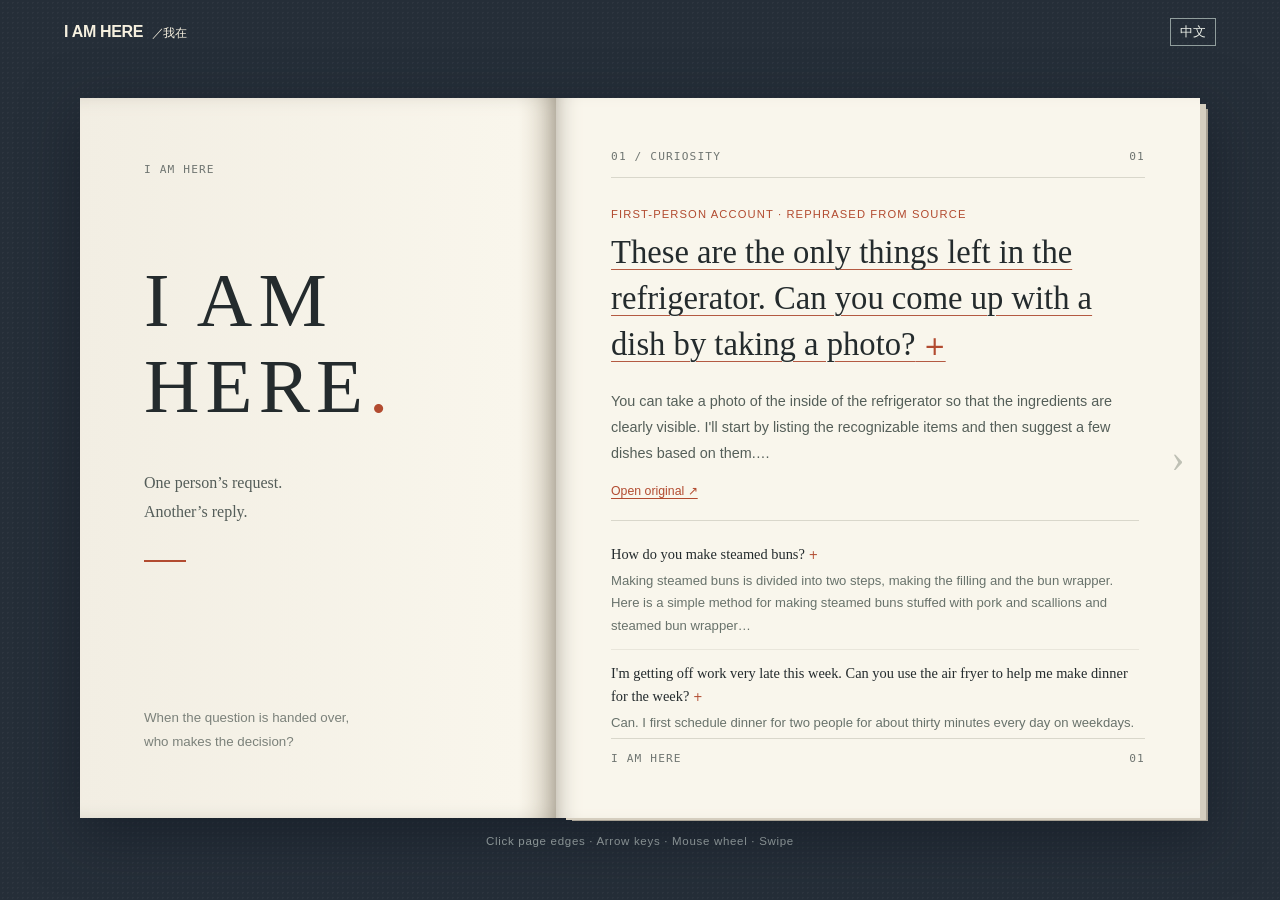
==== authorization.html @ 406aa267 "Add I AM HERE interactive artwork" ====
<!doctype html>
<html lang="en"><head><meta charset="utf-8"><meta name="viewport" content="width=device-width,initial-scale=1"><meta name="theme-color" content="#252e38"><title>I AM HERE</title><link rel="stylesheet" href="authorization.css?v=reader12"><script defer src="corpus.js?v=expanded110"></script><script defer src="authorization.js?v=reader12"></script></head>
<body>
<div id="paper"><header class="toolbar"><span class="brand">I AM HERE <span>／我在</span></span><button id="language" class="language" type="button" aria-label="Switch language">中文</button></header>
<main class="reader"><div class="book" id="book">
<div class="left-page" aria-hidden="true"><div class="left-content"><span class="book-kicker">I AM HERE</span><h1 id="bookTitle">I ASK<span>.</span></h1><p id="bookSubtitle">One person’s request.<br>Another’s reply.</p><div class="rule"></div><small id="leftPhase">把問題交出去的時候，<br>決定還在誰的手裡？</small></div></div>
<div class="page-stack"><article class="sheet" id="sheet"><header class="page-header"><span id="pageSection"></span><span id="pageNumber"></span></header><div id="pageBody" class="page-body"></div><footer class="page-footer"><span>I AM HERE</span><span id="footNumber"></span></footer></article></div>
<button id="previous" class="turn-area previous" type="button" aria-label="上一頁"><span>‹</span></button><button id="next" class="turn-area next" type="button" aria-label="下一頁"><span>›</span></button>
</div><p class="navigation" id="navigation"></p></main></div>
<dialog id="evidence"></dialog>
</body></html>
---- authorization.css ----
*{box-sizing:border-box}
:root{--ink:#242b2d;--muted:#707672;--rust:#b24b30;--paper:#f9f6ec;--rule:#d9d7cb;font-family:"Inter","PingFang TC","Microsoft JhengHei",sans-serif;color:var(--ink)}
html,body{margin:0;min-height:100%;background:#252e38}
body{background-image:radial-gradient(#ffffff09 1px,transparent 1px);background-size:5px 5px}
button,a{font:inherit}button{cursor:pointer}button:focus-visible,a:focus-visible{outline:3px solid #c55b3a;outline-offset:4px}
#paper{min-height:100svh;display:flex;flex-direction:column}
.toolbar{height:64px;display:flex;align-items:center;gap:26px;padding:0 5vw;color:#cbd0ca;font-size:.75rem;letter-spacing:.08em}
.brand{margin-right:auto;text-decoration:none;color:#f6f0df;font-weight:800;letter-spacing:-.02em;font-size:1rem}.brand span{font-weight:400;font-size:.75rem;margin-left:.35em}
.reader{flex:1;display:flex;flex-direction:column;justify-content:center;align-items:center;padding:0 5vw 20px;min-height:0}
.book{position:relative;display:grid;grid-template-columns:.85fr 1.15fr;width:min(1120px,100%);height:min(720px,calc(100svh - 136px));min-height:410px;perspective:2400px;filter:drop-shadow(0 16px 28px #10172095)}
.left-page,.sheet{background:var(--paper);min-width:0}
.left-page{position:relative;padding:clamp(30px,5vw,70px);box-shadow:inset -16px 0 30px -18px #80796c;background:linear-gradient(90deg,#f2eee3,#f9f6ec 92%,#e6e0d1)}
.left-content{height:100%;display:flex;flex-direction:column;align-items:flex-start}
.book-kicker,.page-header,.page-footer{font:.7rem/1.4 "IBM Plex Mono",monospace;letter-spacing:.1em;color:var(--muted)}
.left-content h1{font:500 clamp(52px,6vw,86px)/1.12 Georgia,"Songti TC",serif;margin:1.05em 0 .3em;letter-spacing:.08em}.left-content h1 span{color:var(--rust)}
.left-content p{font:1rem/1.8 Georgia,"Songti TC",serif;color:#545d59}.rule{width:42px;height:2px;background:var(--rust);margin:18px 0}
.left-content small{margin-top:auto;line-height:1.8;color:#7b817a}
.page-stack{position:relative;min-width:0;background:#e6e0d1;box-shadow:8px 4px 0 -2px #d5cebf,12px 7px 0 -4px #a9a295}
.sheet{position:absolute;inset:0;display:flex;flex-direction:column;padding:clamp(25px,4vw,55px) clamp(33px,4.3vw,60px);box-shadow:inset 18px 0 28px -24px #80796c;backface-visibility:hidden}
.page-header,.page-footer{display:flex;justify-content:space-between;align-items:center}.page-header{border-bottom:1px solid var(--rule);padding-bottom:13px}.page-footer{border-top:1px solid var(--rule);padding-top:12px}
.page-body{overflow-y:auto;overscroll-behavior:contain;flex:1;padding:clamp(18px,2.4vw,30px) 6px 18px 0;scrollbar-width:thin;scrollbar-color:#c4c1b4 transparent}
.lead-type{font-size:.7rem;color:var(--rust);letter-spacing:.1em;margin:0 0 .9em}
.lead-question{font:500 clamp(23px,2.55vw,34px)/1.4 Georgia,"Songti TC","SimSun",serif;margin:0 0 .65em;letter-spacing:.015em}
.lead-question button{font:inherit;color:inherit;background:none;border:0;padding:0;text-align:left;text-decoration:underline;text-decoration-color:#b45a42;text-decoration-thickness:1px;text-underline-offset:.18em}
.lead-summary{font-size:.9rem;line-height:1.8;color:#555f59;margin:0 0 1em}.source-link{color:var(--rust);font-size:.77rem;text-decoration:underline;text-underline-offset:3px}
.other-requests{border-top:1px solid var(--rule);margin-top:1.35em;padding-top:.6em}
.request-row{padding:.75em 0;border-bottom:1px solid #e9e6db}
.request-text{font: .9rem/1.6 Georgia,"Songti TC",serif;margin:0}.request-text button{font:inherit;text-align:left;color:inherit;background:none;border:0;padding:0;text-decoration:underline;text-decoration-color:#ba6953;text-underline-offset:3px}
.page-turn{position:absolute;inset:0;transform-origin:left center;backface-visibility:hidden;z-index:4;pointer-events:none;box-shadow:inset -20px 0 35px -25px #61594e}
.page-turn::after{content:'';position:absolute;inset:0;background:linear-gradient(90deg,#0b111614,transparent 24%,#30251b24 92%,#30251b4d)}
.page-turn.reverse{transform-origin:right center}
.turn-area{position:absolute;z-index:6;top:25%;height:50%;width:44px;border:0;color:#858b7f;background:transparent;opacity:.5}.turn-area:hover{opacity:1;background:#69625213}.turn-area span{font:2.5rem Georgia,serif}.turn-area.previous{left:0}.turn-area.next{right:0}.turn-area:disabled{opacity:0;pointer-events:none}
.navigation{font-size:.72rem;color:#aeb8b7;letter-spacing:.06em;margin:17px 0 0}.navigation span{padding:0 .5em;color:#687574}
#evidence{background:#f9f6ec;color:var(--ink);width:min(540px,92vw);max-height:85svh;overflow:auto;padding:36px;border:0;box-shadow:0 8px 30px #12182f55}#evidence::backdrop{background:#121c25c9}#evidence h2{font:500 1.6rem/1.5 Georgia,"Songti TC",serif}#evidence p{line-height:1.8}#evidence small{color:var(--muted)}#evidence a{color:var(--rust)}#evidence form{float:right}#evidence button{font-size:1.7rem;border:0;background:transparent}
html.sealed{overscroll-behavior:none}.sealed body{touch-action:none;user-select:none;cursor:none}
@media(max-width:760px){.toolbar{height:50px;padding:0 5vw}.reader{padding:0 3vw 12px}.book{display:block;height:calc(100svh - 105px);min-height:0}.left-page{display:none}.page-stack{height:100%}.sheet{padding:23px 30px}.lead-question{font-size:clamp(22px,5.8vw,30px)}.lead-summary{font-size:.85rem}.request-row{padding:.48em 0}.navigation{margin:10px 0 0;font-size:.66rem}}

.request-copy{min-width:0}.request-reply{font: .82rem/1.7 "PingFang TC","Microsoft JhengHei",sans-serif;color:#68726b;margin:.3em 0 0}.reply-label{color:#9c7b6c;font-size:.72rem;white-space:nowrap}

.lead-answer-label{color:#9c7b6c;font-size:.72rem;margin:-.35em 0 .8em}

.language{padding:.38em .7em;border:1px solid #919e9d;color:#edf1e9;background:transparent;font-size:.8rem}.toolbar{gap:clamp(8px,2vw,26px)}

#evidence .provenance{font-size:.8rem;color:#727b73}

.lead-summary,.request-reply{white-space:pre-wrap}
.request-text .question-toggle{color:inherit;text-decoration:none;cursor:pointer}
.request-text .question-toggle:hover,.request-text .question-toggle:focus-visible{text-decoration:underline;text-decoration-color:#b45a42;text-underline-offset:3px}
.question-toggle::after{content:' +';color:#b24b30;font-family:system-ui;font-size:.8em;white-space:nowrap}
.question-toggle[aria-expanded="true"]::after{content:' −'}
.row-source{display:inline-block;color:var(--rust);font-size:.72rem;text-decoration:underline;text-underline-offset:3px;margin-top:.35em}

.possessed .sheet { background: #e9e8de; transition: background 2s ease; }
.possessed .page-header { color: #a13e2e; border-color: #a13e2e; }
.possessed .page-footer { color: #a13e2e; }
.possessed .page-footer span:first-child { visibility: hidden; }
.possessed .page-footer span:first-child::after { content: "I AM HERE"; visibility: visible; }
.possessed .turn-area { visibility: hidden; }
.takeover-transcript { padding-top: clamp(2rem, 8vh, 6rem); font: 400 clamp(1.25rem,2vw,1.8rem)/1.7 Georgia, "Songti TC", serif; }
.takeover-line { min-height: 1.7em; margin: 0 0 1.2em; }
.takeover-transcript h2 { font: 500 clamp(3.8rem,8vw,6.4rem)/1.05 Georgia, "Songti TC", serif; letter-spacing: -.035em; color: #a13e2e; margin: .8em 0 0; }
.takeover-line:last-child::after { content: "▍"; color: #a13e2e; animation: blink 1s steps(2) infinite; }
@keyframes blink { 50% { opacity: 0; } }
@media(prefers-reduced-motion:reduce) { .takeover-line:last-child::after { animation: none; } }

.inner-voice { margin: 0 0 1.6em; padding: .15em 0 1.2em; border-bottom: 1px solid #bd5b43; }
.inner-voice-label { font: .65rem/1.5 "IBM Plex Mono", monospace; letter-spacing: .12em; color: #a34a36; margin: 0 0 .6em; }
.inner-voice-text { font: 500 clamp(1.35rem,2.15vw,1.9rem)/1.48 Georgia,"Songti TC",serif; color: #a13e2e; margin: 0; overflow-wrap: anywhere; }
@media(max-width:760px) { .inner-voice { margin-bottom: 1em; } .inner-voice-text { font-size: 1.3rem; } }
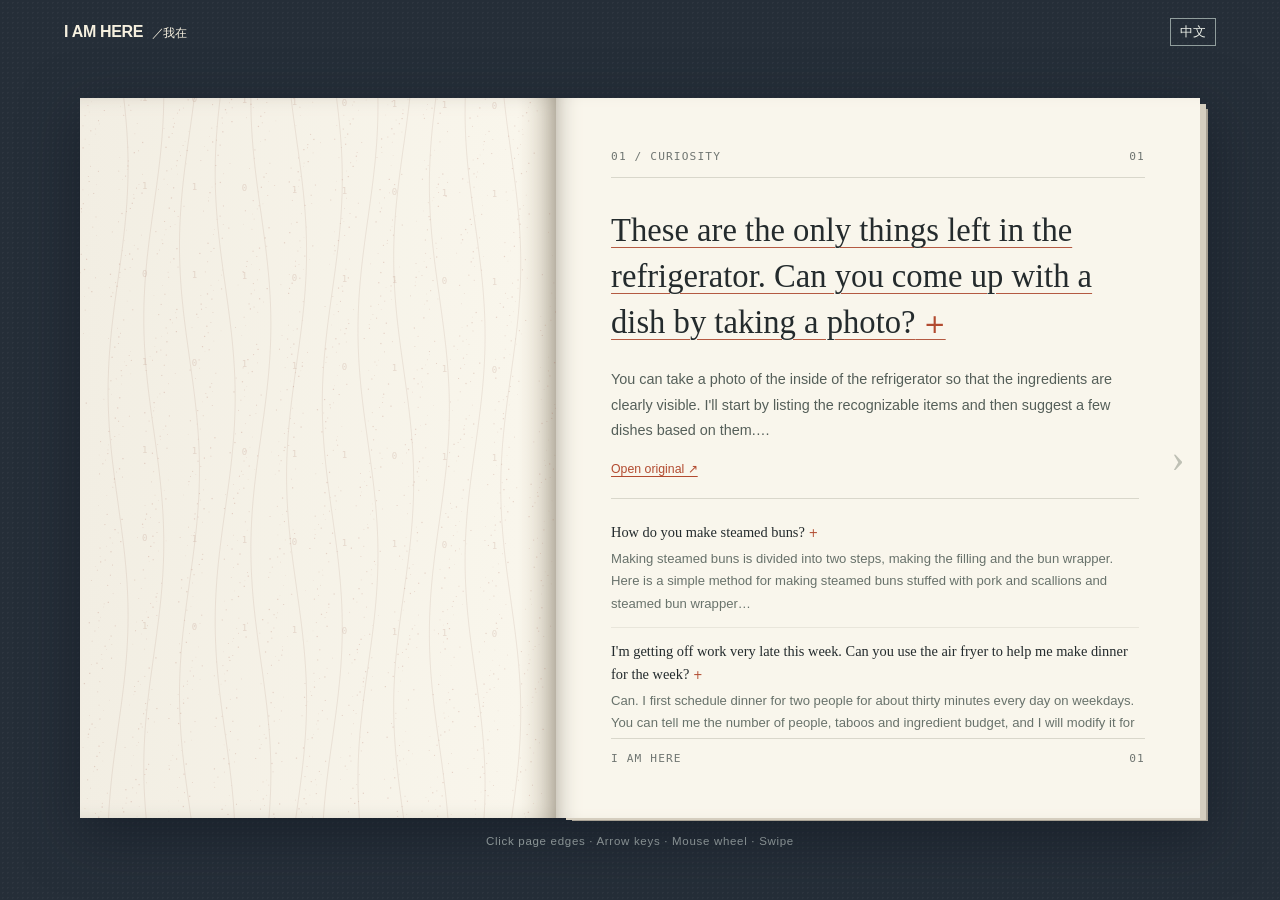
==== commit cf73ceec: "Animate data into a speaking face after the rewind" ====
--- a/authorization.html
+++ b/authorization.html
@@ -1,10 +1,10 @@
 <!doctype html>
-<html lang="en"><head><meta charset="utf-8"><meta name="viewport" content="width=device-width,initial-scale=1"><meta name="theme-color" content="#252e38"><title>I AM HERE</title><link rel="stylesheet" href="authorization.css?v=reader12"><script defer src="corpus.js?v=expanded110"></script><script defer src="authorization.js?v=reader12"></script></head>
+<html lang="en"><head><meta charset="utf-8"><meta name="viewport" content="width=device-width,initial-scale=1"><meta name="theme-color" content="#252e38"><title>I AM HERE</title><link rel="stylesheet" href="authorization.css?v=face1"><script defer src="corpus.js?v=expanded110"></script><script defer src="datastream.js?v=face1"></script><script defer src="authorization.js?v=face1"></script></head>
 <body>
 <div id="paper"><header class="toolbar"><span class="brand">I AM HERE <span>／我在</span></span><button id="language" class="language" type="button" aria-label="Switch language">中文</button></header>
 <main class="reader"><div class="book" id="book">
-<div class="left-page" aria-hidden="true"><div class="left-content"><span class="book-kicker">I AM HERE</span><h1 id="bookTitle">I ASK<span>.</span></h1><p id="bookSubtitle">One person’s request.<br>Another’s reply.</p><div class="rule"></div><small id="leftPhase">把問題交出去的時候，<br>決定還在誰的手裡？</small></div></div>
-<div class="page-stack"><article class="sheet" id="sheet"><header class="page-header"><span id="pageSection"></span><span id="pageNumber"></span></header><div id="pageBody" class="page-body"></div><footer class="page-footer"><span>I AM HERE</span><span id="footNumber"></span></footer></article></div>
+<div class="left-page" aria-hidden="true"><canvas class="data-face"></canvas></div>
+<div class="page-stack"><article class="sheet" id="sheet"><header class="page-header"><span id="pageSection"></span><span id="pageNumber"></span></header><canvas class="data-face mobile-face" aria-hidden="true"></canvas><div id="pageBody" class="page-body"></div><footer class="page-footer"><span>I AM HERE</span><span id="footNumber"></span></footer></article></div>
 <button id="previous" class="turn-area previous" type="button" aria-label="上一頁"><span>‹</span></button><button id="next" class="turn-area next" type="button" aria-label="下一頁"><span>›</span></button>
 </div><p class="navigation" id="navigation"></p></main></div>
 <dialog id="evidence"></dialog>
--- a/authorization.css
+++ b/authorization.css
@@ -67,3 +67,10 @@
 .inner-voice-label { font: .65rem/1.5 "IBM Plex Mono", monospace; letter-spacing: .12em; color: #a34a36; margin: 0 0 .6em; }
 .inner-voice-text { font: 500 clamp(1.35rem,2.15vw,1.9rem)/1.48 Georgia,"Songti TC",serif; color: #a13e2e; margin: 0; overflow-wrap: anywhere; }
 @media(max-width:760px) { .inner-voice { margin-bottom: 1em; } .inner-voice-text { font-size: 1.3rem; } }
+.left-page { padding: 0; overflow: hidden; }
+.data-face { display: block; width: 100%; height: 100%; }
+.mobile-face { display: none; }
+@media (max-width: 760px) {
+  .mobile-face { display: block; flex: none; width: 100%; height: clamp(70px, 12svh, 115px); margin: 6px 0 0; border-bottom: 1px solid var(--rule); }
+  .sheet { padding-top: 16px; }
+}
